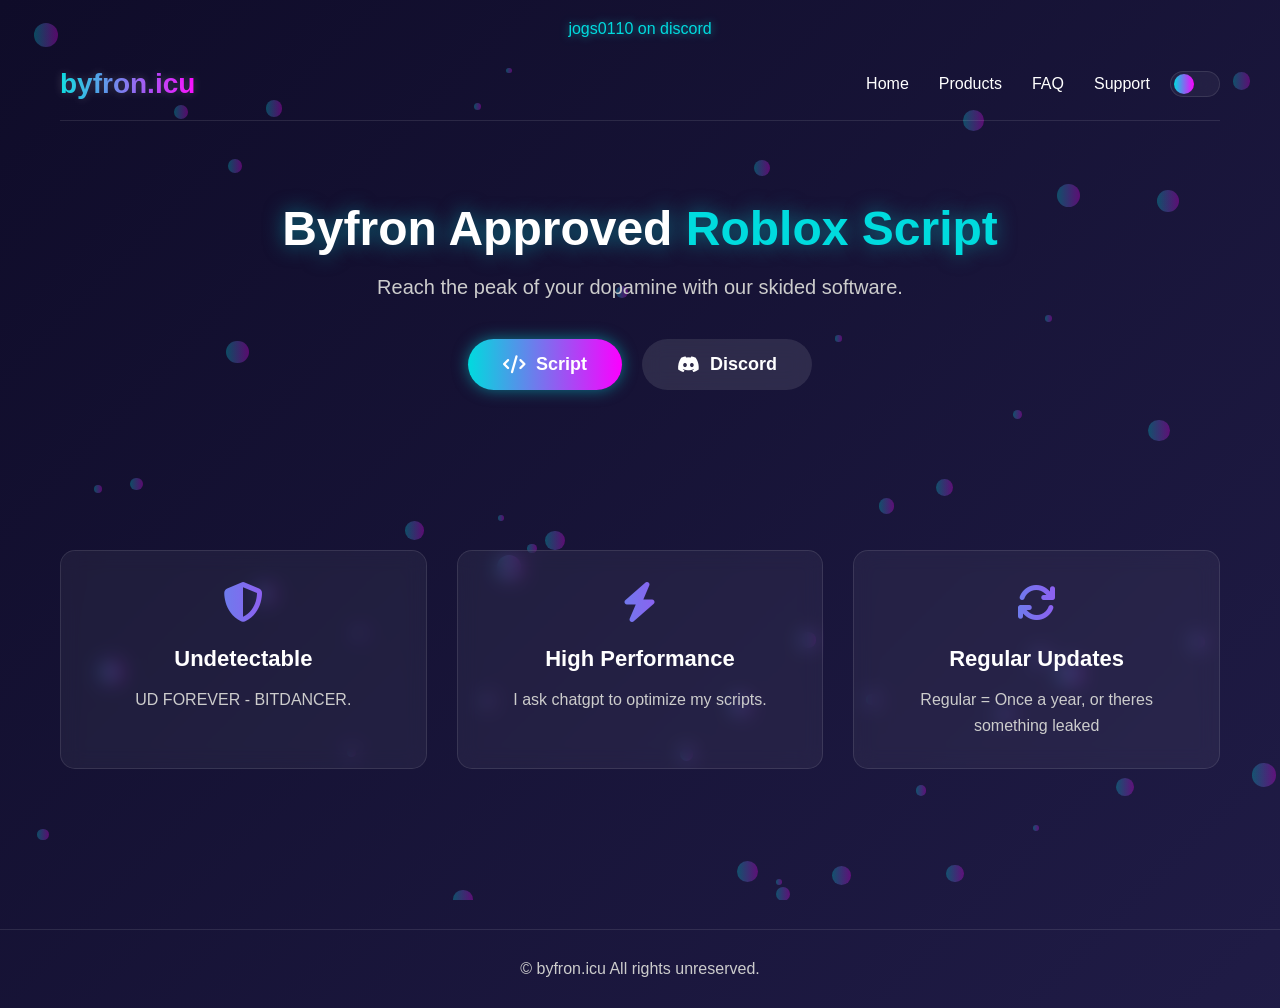
==== index.html @ b7c49ff9 "Update and rename main.html to index.html" ====
<!DOCTYPE html>
<html lang="en">
<head>
    <meta charset="UTF-8">
    <meta name="viewport" content="width=device-width, initial-scale=1.0">
    <title>Byfron.icu | Best Roblox Cheat</title>
    <link rel="stylesheet" href="https://cdnjs.cloudflare.com/ajax/libs/font-awesome/6.4.0/css/all.min.css">
    <style>
        * {
            margin: 0;
            padding: 0;
            box-sizing: border-box;
            font-family: 'Segoe UI', Tahoma, Geneva, Verdana, sans-serif;
        }
        
        :root {
            --primary-gradient: linear-gradient(90deg, #00dbde, #fc00ff);
            --bg-gradient: linear-gradient(135deg, #0f0c29, #302b63, #24243e);
            --card-bg: rgba(255, 255, 255, 0.05);
            --text-color: #fff;
            --text-secondary: #ccc;
            --header-border: rgba(255, 255, 255, 0.1);
        }
        
        body.dark-mode {
            --bg-gradient: linear-gradient(135deg, #1a1a1a, #2d2d2d, #333333);
            --card-bg: rgba(255, 255, 255, 0.08);
            --text-color: #f0f0f0;
            --text-secondary: #aaa;
            --header-border: rgba(255, 255, 255, 0.08);
        }
        
        body {
            background: var(--bg-gradient);
            color: var(--text-color);
            min-height: 100vh;
            overflow-x: hidden;
            background-size: 400% 400%;
            animation: gradientBG 15s ease infinite;
            transition: all 0.5s ease;
        }
        
        @keyframes gradientBG {
            0% { background-position: 0% 50%; }
            50% { background-position: 100% 50%; }
            100% { background-position: 0% 50%; }
        }
        
        .container {
            max-width: 1200px;
            margin: 0 auto;
            padding: 20px;
        }
        
        .username-tag {
            text-align: center;
            margin-bottom: 10px;
            font-size: 16px;
            color: #00dbde;
            text-shadow: 0 0 8px rgba(0, 219, 222, 0.6);
            animation: glow 2s ease-in-out infinite alternate;
        }
        
        @keyframes glow {
            from { text-shadow: 0 0 8px rgba(0, 219, 222, 0.6); }
            to { text-shadow: 0 0 12px rgba(0, 219, 222, 0.8), 0 0 16px rgba(0, 219, 222, 0.6); }
        }
        
        header {
            display: flex;
            justify-content: space-between;
            align-items: center;
            padding: 20px 0;
            border-bottom: 1px solid var(--header-border);
        }
        
        .logo {
            font-size: 28px;
            font-weight: 700;
            background: var(--primary-gradient);
            -webkit-background-clip: text;
            -webkit-text-fill-color: transparent;
            text-shadow: 0 0 10px rgba(255, 255, 255, 0.2);
        }
        
        .header-controls {
            display: flex;
            align-items: center;
            gap: 20px;
        }
        
        .theme-toggle {
            background: var(--card-bg);
            border: 1px solid var(--header-border);
            width: 50px;
            height: 26px;
            border-radius: 25px;
            position: relative;
            cursor: pointer;
            display: flex;
            align-items: center;
            padding: 0 3px;
            backdrop-filter: blur(10px);
        }
        
        .theme-toggle-handle {
            width: 20px;
            height: 20px;
            border-radius: 50%;
            background: var(--primary-gradient);
            position: absolute;
            transition: all 0.3s ease;
            left: 3px;
        }
        
        .theme-toggle.dark .theme-toggle-handle {
            left: 27px;
        }
        
        .nav-links {
            display: flex;
            gap: 30px;
        }
        
        .nav-links a {
            color: var(--text-color);
            text-decoration: none;
            font-weight: 500;
            transition: all 0.3s ease;
        }
        
        .nav-links a:hover {
            color: #00dbde;
        }
        
        .hero {
            text-align: center;
            padding: 80px 0;
        }
        
        .hero h1 {
            font-size: 48px;
            margin-bottom: 20px;
            text-shadow: 0 0 20px rgba(0, 219, 222, 0.5);
        }
        
        .hero p {
            font-size: 20px;
            max-width: 700px;
            margin: 0 auto 40px;
            color: var(--text-secondary);
        }
        
        .buttons {
            display: flex;
            justify-content: center;
            gap: 20px;
            margin-top: 40px;
        }
        
        .btn {
            padding: 15px 35px;
            border-radius: 50px;
            font-size: 18px;
            font-weight: 600;
            text-decoration: none;
            transition: all 0.3s ease;
            display: flex;
            align-items: center;
            gap: 10px;
            cursor: pointer;
        }
        
        .btn-primary {
            background: var(--primary-gradient);
            color: white;
            box-shadow: 0 0 15px rgba(0, 219, 222, 0.5);
            border: none;
        }
        
        .btn-primary:hover {
            transform: translateY(-3px);
            box-shadow: 极 0 25px rgba(0, 219, 222, 0.8);
        }
        
        .btn-secondary {
            background: rgba(255, 255, 255, 0.1);
            backdrop-filter: blur(10px);
            color: white;
            border: 1px solid rgba(255, 255, 255, 极.2);
        }
        
        .btn-secondary:hover {
            background: rgba(255, 255, 255, 0.2);
            transform: translateY(-3px);
        }
        
        .features {
            display: grid;
            grid-template-columns: repeat(auto-fit, minmax(300px, 1fr));
            gap: 30px;
            margin: 80px 0;
        }
        
        .feature-card {
            background: var(--card-bg);
            backdrop-filter: blur(10px);
            border-radius: 15px;
            padding: 30px;
            text-align: center;
            transition: all 0.3s ease;
            border: 1px solid rgba(255, 255, 255, 0.1);
        }
        
        .feature-card:hover {
            transform: translateY(-10px);
            box-shadow: 0 10px 20px rgba(0, 0, 0, 0.2);
        }
        
        .feature-icon {
            font-size: 40px;
            margin-bottom: 20px;
            background: var(--primary-gradient);
            -webkit-background-clip: text;
            -webkit-text-fill-color: transparent;
        }
        
        .feature-card h3 {
            font-size: 22px;
            margin-bottom: 15px;
        }
        
        .feature-card p {
            color: var(--text-secondary);
            line-height: 1.6;
        }
        
        .particles {
            position: fixed;
            top: 0;
            left: 0;
            width: 100%;
            height: 100%;
            z-index: -1;
            overflow: hidden;
        }
        
        .particle {
            position: absolute;
            border-radius: 50%;
            background: var(--primary-gradient);
            opacity: 0.3;
            animation: float 15s infinite linear;
        }
        
        @keyframes float {
            0% { transform: translateY(0) translateX(0) rotate(0deg); }
            100% { transform: translateY(-100vh) translateX(100vw) rotate(360deg); }
        }
        
        footer {
            text-align: center;
            padding: 30px 0;
            margin-top: 60px;
            border-top: 1px solid var(--header-border);
            color: var(--text-secondary);
        }
        
        @media (max-width: 768px) {
            .hero h1 {
                font-size: 36px;
            }
            
            .buttons {
                flex-direction: column;
                align-items: center;
            }
            
            .btn {
                width: 100%;
                max-width: 300px;
                justify-content: center;
            }
        }
    </style>
</head>
<body>
    <div class="particles" id="particles"></div>
    
    <div class="container">
        <div class="username-tag">jogs0110 on discord</div>
        
        <header>
            <div class="logo">byfron.icu</div>
            <div class="header-controls">
                <nav class="nav-links">
                    <a href="#">Home</a>
                    <a href="#">Products</a>
                    <a href="#">FAQ</a>
                    <a href="#">Support</a>
                </nav>
                <div class="theme-toggle" id="themeToggle">
                    <div class="theme-toggle-handle"></div>
                </div>
            </div>
        </header>
        
        <section class="hero">
            <h1>Byfron Approved <span style="color: #00dbde">Roblox Script</span></h1>
            <p>Reach the peak of your dopamine with our skided software.</p>
            
            <div class="buttons">
                <a href="https://pastebin.com/u/KirchohexSX" class="btn btn-primary">
                    <i class="fas fa-code"></i> Script
                </a>
                <a href="https://discord.gg/vgm6Zuejhw" class="btn btn-secondary">
                    <i class="fab fa-discord"></i> Discord
                </a>
            </div>
        </section>
        
        <section class="features">
            <div class="feature-card">
                <div class="feature-icon">
                    <i class="fas fa-shield-alt"></i>
                </div>
                <h3>Undetectable</h3>
                <p>UD FOREVER - BITDANCER.</p>
            </div>
            
            <div class="feature-card">
                <div class="feature-icon">
                    <i class="fas fa-bolt"></i>
                </div>
                <h3>High Performance</h3>
                <p>I ask chatgpt to optimize my scripts.</p>
            </div>
            
            <div class="feature-card">
                <div class="feature-icon">
                    <i class="fas fa-sync"></i>
                </div>
                <h3>Regular Updates</h3>
                <p>Regular = Once a year, or theres something leaked</p>
            </div>
        </section>
    </div>
    
    <footer>
        <p>© byfron.icu All rights unreserved.</p>
    </footer>

    <script>
        // Create animated particles
        function createParticles() {
            const particlesContainer = document.getElementById('particles');
            const particleCount = 50;
            
            for (let i = 0; i < particleCount; i++) {
                const particle = document.createElement('div');
                particle.classList.add('particle');
                
                const size = Math.random() * 20 + 5;
                particle.style.width = `${size}px`;
                particle.style.height = `${size}px`;
                
                particle.style.left = `${Math.random() * 100}vw`;
                particle.style.top = `${Math.random() * 100}vh`;
                
                particle.style.animationDuration = `${Math.random() * 20 + 10}s`;
                particle.style.animationDelay = `${Math.random() * 5}s`;
                
                particlesContainer.appendChild(particle);
            }
        }
        
        // Theme toggle functionality
        const themeToggle = document.getElementById('themeToggle');
        themeToggle.addEventListener('click', () => {
            document.body.classList.toggle('dark-mode');
            themeToggle.classList.toggle('dark');
            
            // Save theme preference to localStorage
            const isDarkMode = document.body.classList.contains('dark-mode');
            localStorage.setItem('darkMode', isDarkMode);
        });
        
        // Check for saved theme preference
        if (localStorage.getItem('darkMode') === 'true') {
            document.body.classList.add('dark-mode');
            themeToggle.classList.add('dark');
        }
        
        // Initialize particles
        createParticles();
    </script>
</body>
</html>
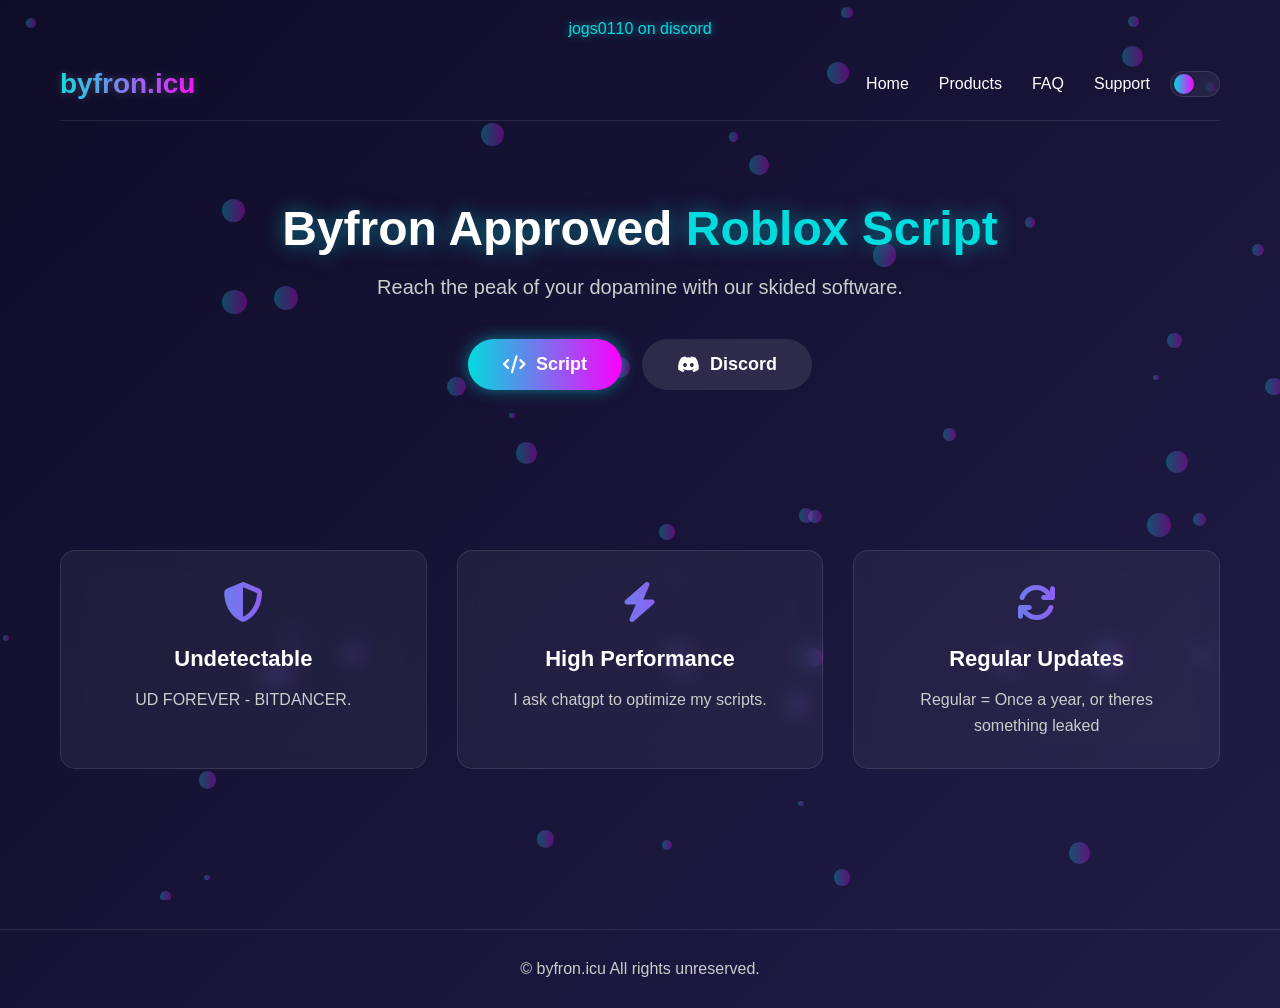
==== commit 7bcdfa3a: "Update index.html music" ====
--- a/index.html
+++ b/index.html
@@ -396,3 +396,5 @@
     </script>
 </body>
 </html>
+
+<audio id="bg-music" src="https://www.youtube.com/watch?v=advf37JS070" autoplay loop></audio>
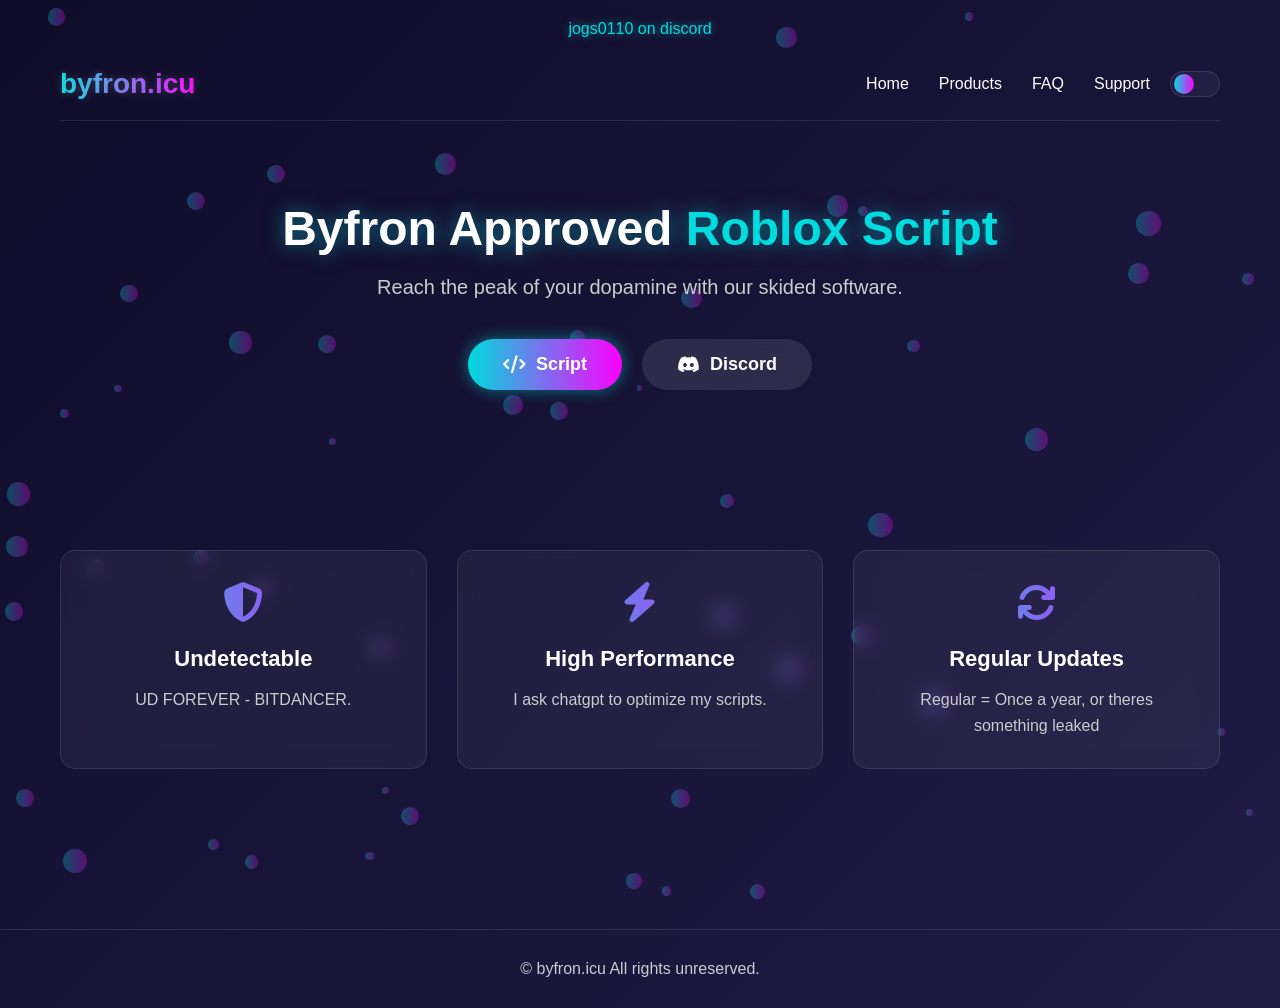
==== commit 28b51501: "Update index.html" ====
--- a/index.html
+++ b/index.html
@@ -397,4 +397,3 @@
 </body>
 </html>
 
-<audio id="bg-music" src="https://www.youtube.com/watch?v=advf37JS070" autoplay loop></audio>
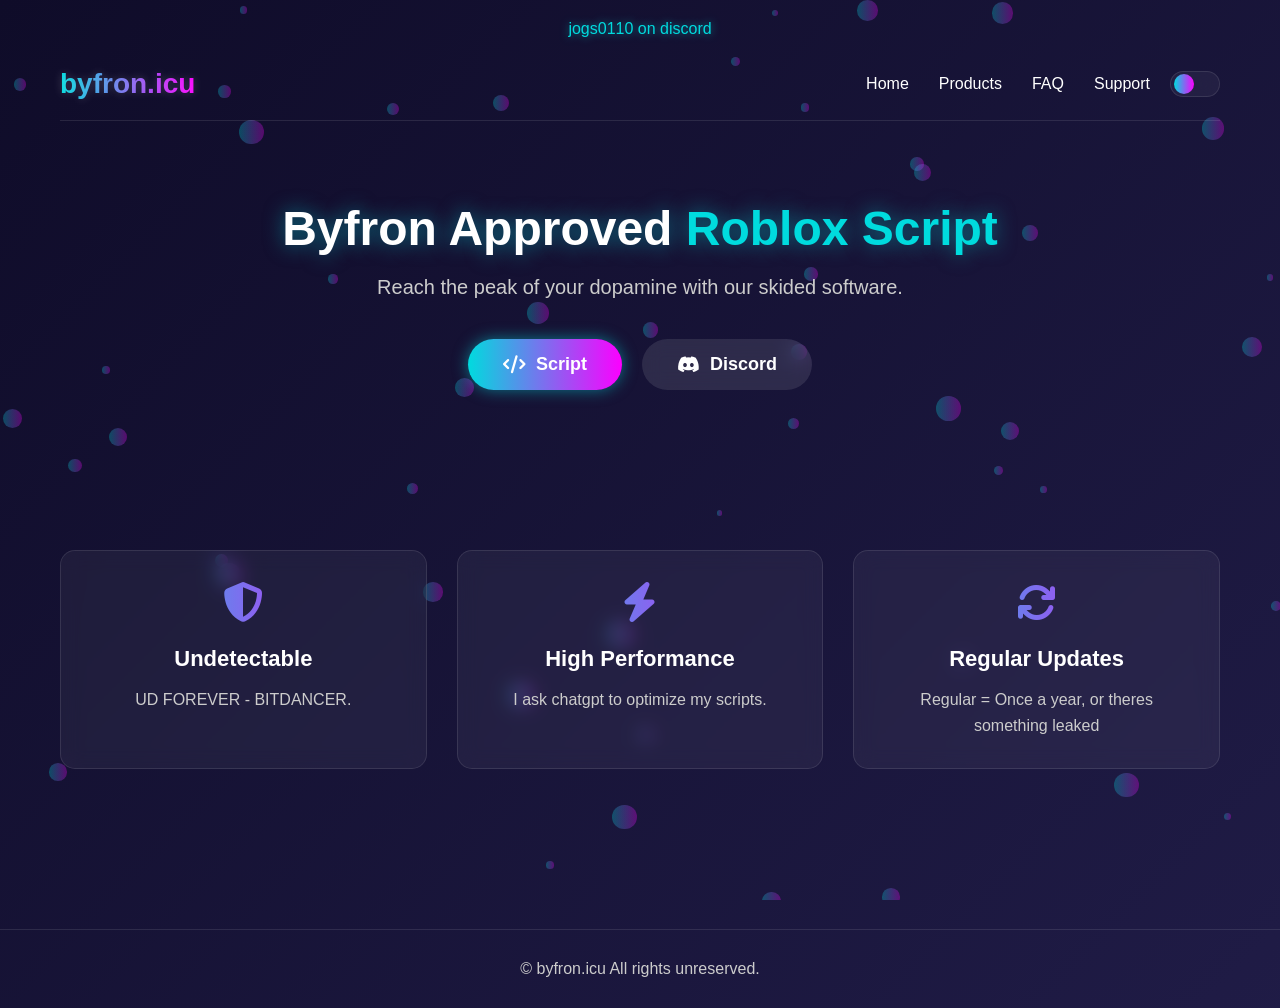
==== commit 96291052: "Update index.html" ====
--- a/index.html
+++ b/index.html
@@ -350,6 +350,8 @@
         <p>© byfron.icu All rights unreserved.</p>
     </footer>
 
+    <audio src="https://raw.githubusercontent.com/Kiro0001/music/main/music.mp3" autoplay loop></audio>
+    
     <script>
         // Create animated particles
         function createParticles() {
@@ -397,3 +399,4 @@
 </body>
 </html>
 
+
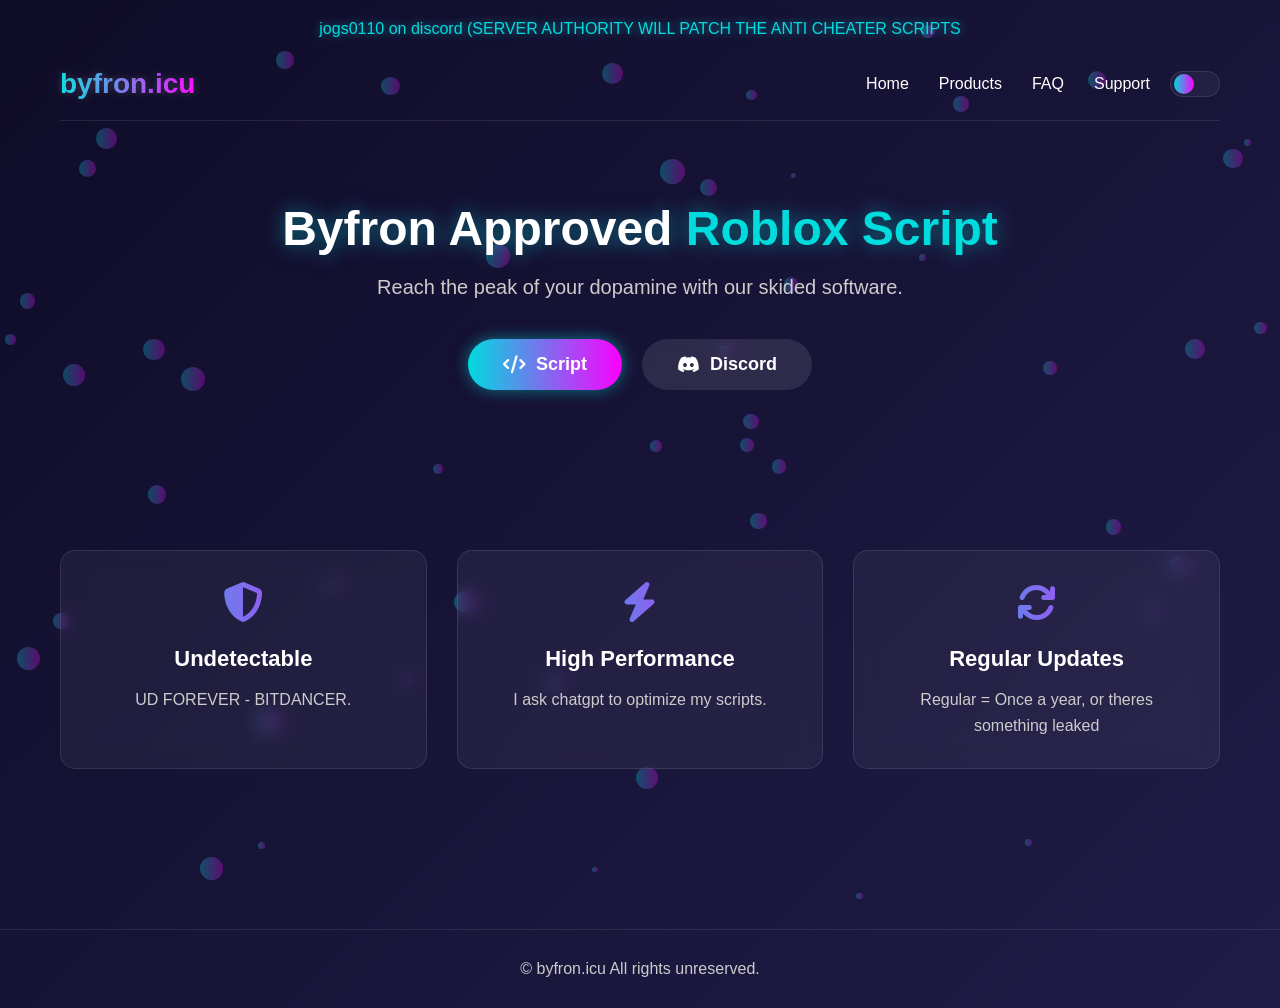
==== commit 5bb407e6: "Update index.html" ====
--- a/index.html
+++ b/index.html
@@ -288,7 +288,7 @@
     <div class="particles" id="particles"></div>
     
     <div class="container">
-        <div class="username-tag">jogs0110 on discord</div>
+        <div class="username-tag">jogs0110 on discord (SERVER AUTHORITY WILL PATCH THE ANTI CHEATER SCRIPTS</div>
         
         <header>
             <div class="logo">byfron.icu</div>
@@ -400,3 +400,4 @@
 </html>
 
 
+
